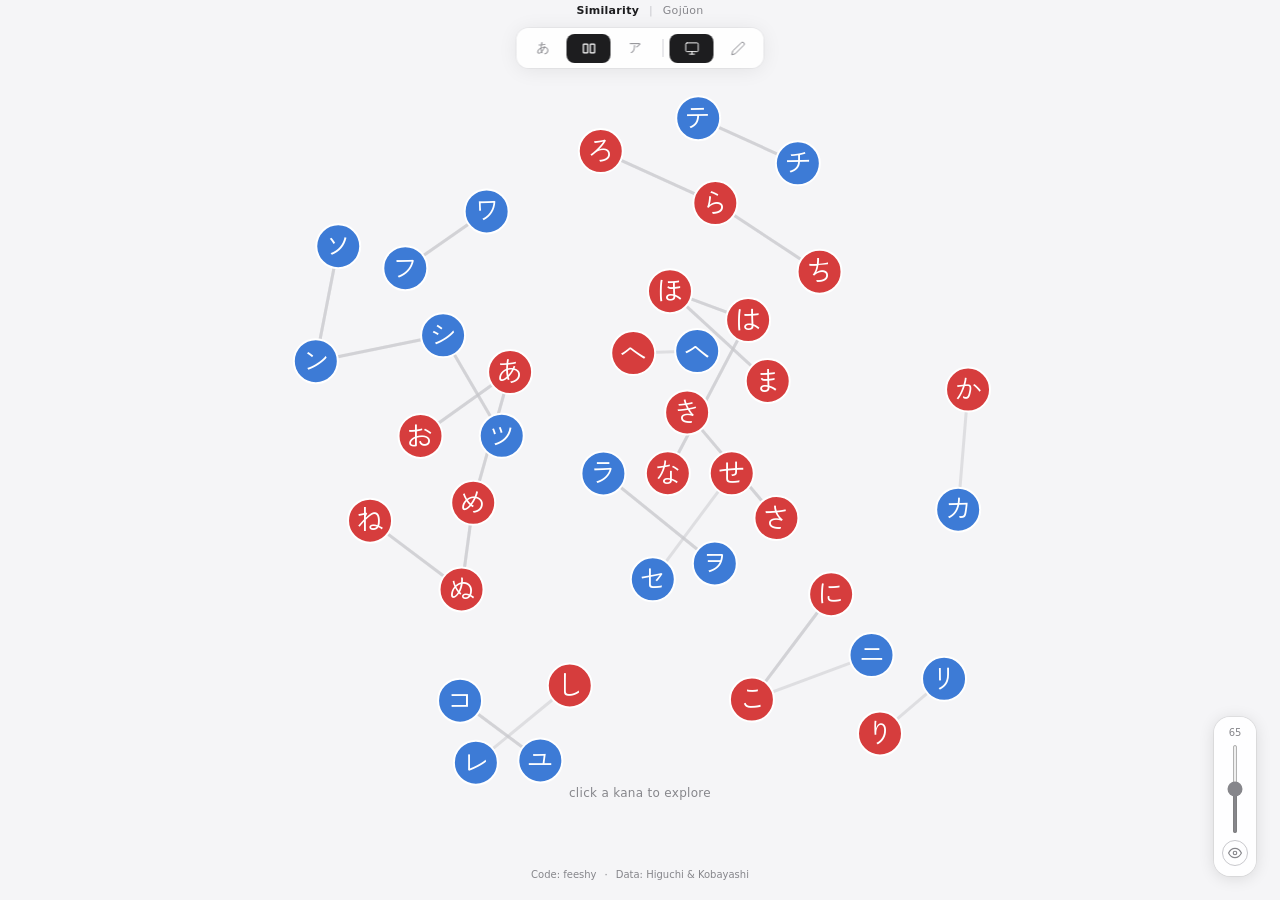
==== en/index.html @ 68b1d641 "restructure: multi-language directories, chart page, SEO improvements - Split into en/ja/zh director" ====
<!DOCTYPE html>
<html lang="en">

<head>
  <meta charset="UTF-8">
  <meta name="viewport" content="width=device-width, initial-scale=1.0">
  <title>Kana Similarity FDG — Distinguish Hiragana & Katakana</title>
  <meta name="description" content="Learn to distinguish similar hiragana and katakana on a force-directed graph by exploring their romaji readings and kanji origins. Discover perceptual distance and visual differences between confusing kana pairs (e.g. ぬ-め, ほ-は, フ-ワ, シ-ツ).">
  <meta name="keywords" content="hiragana, katakana, similar, confusing, distinguish, difference, learn, japanese, kana, kanji, perceptual similarity, visual similarity, visual difference, force-directed graph, romaji reading, kanji origin, perceptual distance, d3-js">
  <meta name="baidu-site-verification" content="codeva-JeKZHypDxq" />

  <meta property="og:title" content="Kana Similarity FDG">
  <meta property="og:description" content="Learn to distinguish similar hiragana and katakana on a force-directed graph by exploring their romaji readings and kanji origins. Discover perceptual distance and visual differences between confusing kana pairs (e.g. ぬ-め, ほ-は, フ-ワ, シ-ツ).">
  <meta property="og:type" content="website">
  <meta property="og:image" content="https://kana.feeshy.top/assets/maskable.svg">
  <meta property="og:url" content="https://kana.feeshy.top/en">

  <meta name="twitter:card" content="summary_large_image">
  <meta name="twitter:image" content="https://kana.feeshy.top/assets/maskable.svg">

  <link rel="icon" href="../assets/favicon.svg" type="image/svg+xml">
  <link rel="manifest" href="manifest.json">
  <link rel="canonical" href="https://kana.feeshy.top/en">
  <link rel="alternate" hreflang="en" href="https://kana.feeshy.top/en">
  <link rel="alternate" hreflang="ja" href="https://kana.feeshy.top/ja">
  <link rel="alternate" hreflang="zh" href="https://kana.feeshy.top/zh">
  <link rel="alternate" hreflang="x-default" href="https://kana.feeshy.top/en">

  <script type="application/ld+json">
    {
      "@context": "https://schema.org",
      "@type": "WebApplication",
      "name": "Kana Similarity FDG",
      "description": "Learn to distinguish similar hiragana and katakana on a force-directed graph by exploring their romaji readings and kanji origins. Discover perceptual distance and visual differences between confusing kana pairs (e.g. ぬ-め, ほ-は, フ-ワ, シ-ツ).",
      "url": "https://kana.feeshy.top/en",
      "applicationCategory": "EducationalApplication",
      "operatingSystem": "All",
      "author": {
        "@type": "Person",
        "name": "feeshy",
        "url": "https://feeshy.top"
      }
    }
  </script>

  <link rel="stylesheet" href="../style.css">
  <style>body{overflow:hidden!important;height:100vh!important}</style>
</head>

<body>

  <div class="page-nav"><strong>Similarity</strong> <span class="pn-sep">|</span> <a href="chart.html">Gojūon</a></div>
  <div class="filter-bar" id="filterBar">
    <button class="filter-btn" data-filter="hiragana" data-label="Hiragana">あ</button>
    <button class="filter-btn" data-filter="cross" data-label="All"><svg viewBox="0 0 24 24" width="15" height="15" fill="none" stroke="currentColor" stroke-width="2" stroke-linecap="round" stroke-linejoin="round"><rect x="3" y="5" width="7" height="14" rx="1"/><rect x="14" y="5" width="7" height="14" rx="1"/></svg></button>
    <button class="filter-btn" data-filter="katakana" data-label="Katakana">ア</button>
    <span class="filter-sep"></span>
    <button class="font-a-btn" data-font="connected" aria-label="Connected"><svg viewBox="0 0 24 24" width="15" height="15" fill="none" stroke="currentColor" stroke-width="1.5" stroke-linecap="round" stroke-linejoin="round"><rect x="2" y="3" width="20" height="14" rx="2"/><line x1="8" y1="21" x2="16" y2="21"/><line x1="12" y1="17" x2="12" y2="21"/></svg></button>
    <button class="font-a-btn" data-font="disconnected" aria-label="Disconnected"><svg viewBox="0 0 24 24" width="15" height="15" fill="none" stroke="currentColor" stroke-width="1.5" stroke-linecap="round" stroke-linejoin="round"><path d="M17 3a2.85 2.85 0 1 1 4 4L7.5 20.5 2 22l1.5-5.5Z"/></svg></button>
    <div class="font-tip" id="fontTip"></div>
  </div>
  <div class="dist-slider-bar">
    <span class="dist-slider-val" id="distSliderVal">65</span>
    <input type="range" id="distSlider" class="dist-slider" min="50" max="80" value="65">
    <div class="dist-slider-foot">
      <button class="eye-btn" id="distToggle" aria-label="Toggle distance labels"><svg viewBox="0 0 24 24" width="14" height="14" fill="none" stroke="currentColor" stroke-width="2" stroke-linecap="round" stroke-linejoin="round"><path d="M1 12s4-8 11-8 11 8 11 8-4 8-11 8-11-8-11-8z"/><circle cx="12" cy="12" r="3"/></svg></button>
    </div>
    <div class="dist-info" id="distInfo" role="tooltip">Perceptual distance: smaller = harder to distinguish</div>
  </div>
  <div class="nav-hint" id="navHint">click a kana to explore</div>

  <svg id="graph"></svg>

  <div class="card" id="infoCard">
    <button class="close-btn" id="closeCard">✕</button>
    <div class="kana-char" id="cardKana"></div>
    <div class="romaji" id="cardRomaji"></div>
  </div>

  <div class="footer">
    <a href="https://github.com/feeshy/kana-similarity-fdg" target="_blank" rel="noopener">Code: feeshy</a>
    <span class="sep">·</span>
    <a href="https://doi.org/10.1007/s12144-021-02664-w" target="_blank" rel="noopener">Data: Higuchi &amp; Kobayashi</a>
  </div>

  <script>var LABELS={hira:'HIRA',kata:'KATA'};</script>
  <script src="../assets/d3.v7.trimmed.js"></script>
  <script src="../fdg.js"></script>
  <script src="../app.js"></script>
  </script>

</body>

</html>
---- style.css ----
@font-face{font-family:'Zen Kaku Gothic New';font-style:normal;font-weight:400;src:local('Zen Kaku Gothic New Regular'),url(assets/ZenKakuGothicNew-Regular-kana.woff2) format('woff2');unicode-range:U+0020,U+0061-007A,U+3041-3093,U+30A1-30F6,U+4E07,U+4E09,U+4E0D,U+4E0E,U+4E16,U+4E43,U+4E45,U+4E4B,U+4E4E,U+4E5F,U+4E8C,U+4EE5,U+4F0A,U+4FDD,U+516B,U+5229,U+52A0,U+5442,U+548C,U+591A,U+5929,U+592A,U+5948,U+5973,U+5974,U+5B87,U+5B89,U+5BF8,U+5C13,U+5DDD,U+5DE6,U+5DF1,U+5E7E,U+6563,U+65BC,U+65E0,U+66FE,U+672B,U+6B62,U+6B66,U+6BD4,U+6BDB,U+6C5F,U+6CE2,U+6D41,U+725F,U+7531,U+7559,U+77E5,U+793C,U+7962,U+7F8E,U+826F,U+8863,U+8A08,U+9060,U+90E8,U+963F,U+9808}
@font-face{font-family:'Klee One';font-style:normal;font-weight:600;src:local('Klee One SemiBold'),url(assets/KleeOne-600-kana.woff2) format('woff2');unicode-range:U+0020,U+0061-007A,U+3041-3093,U+30A1-30F6,U+4E07,U+4E09,U+4E0D,U+4E0E,U+4E16,U+4E43,U+4E45,U+4E4B,U+4E4E,U+4E5F,U+4E8C,U+4EE5,U+4F0A,U+4FDD,U+516B,U+5229,U+52A0,U+5442,U+548C,U+591A,U+5929,U+592A,U+5948,U+5973,U+5974,U+5B87,U+5B89,U+5BF8,U+5C13,U+5DDD,U+5DE6,U+5DF1,U+5E7E,U+6563,U+65BC,U+65E0,U+66FE,U+672B,U+6B62,U+6B66,U+6BD4,U+6BDB,U+6C5F,U+6CE2,U+6D41,U+725F,U+7531,U+7559,U+77E5,U+793C,U+7962,U+7F8E,U+826F,U+8863,U+8A08,U+9060,U+90E8,U+963F,U+9808}

*{margin:0;padding:0;box-sizing:border-box}
body{
  font-family:system-ui,-apple-system,BlinkMacSystemFont,sans-serif;
  background:#f5f5f7;color:#1d1d1f;
  -webkit-font-smoothing:antialiased;
}
svg{display:block}
svg:active{cursor:grabbing}
#graph{width:100%;height:100vh;cursor:grab}
.link{fill:none;stroke-width:3;cursor:default;transition:all .3s}
.link.hl{stroke:#f5a623!important;filter:drop-shadow(0 0 5px #f5a623)}
.link-label{fill:#86868b;pointer-events:none;opacity:.6}
.node{cursor:pointer}
.node circle{stroke:#fff;stroke-width:2;transition:opacity .3s}
.node text{
  text-anchor:middle;pointer-events:none;fill:#fff;user-select:none
}

body:not(.font-disconnected) .node text,
body:not(.font-disconnected) .ku-c,
body:not(.font-disconnected) .ku-o,
body:not(.font-disconnected) .ku-r,
body:not(.font-disconnected) .romaji
{font-family:'Zen Kaku Gothic New',sans-serif !important;font-weight:400 !important}

body.font-disconnected .node text,
body.font-disconnected .ku-c,
body.font-disconnected .ku-o,
body.font-disconnected .ku-r,
body.font-disconnected .romaji
{font-family:'Klee One',sans-serif !important;font-weight:600 !important}

.card{
  position:fixed;bottom:100px;left:50%;transform:translateX(-50%) translateY(20px);
  background:rgba(255,255,255,.92);backdrop-filter:blur(20px);-webkit-backdrop-filter:blur(20px);
  border-radius:20px;padding:28px 40px;
  box-shadow:0 8px 40px rgba(0,0,0,.12),0 0 0 1px rgba(0,0,0,.06);
  z-index:20;text-align:center;opacity:0;visibility:hidden;
  transition:all .35s cubic-bezier(.22,1,.36,1);min-width:200px;
}
.card.visible{opacity:1;visibility:visible;transform:translateX(-50%) translateY(0)}
.card .kana-char{font-size:56px;line-height:1;font-weight:400;display:flex;justify-content:center;gap:8px;align-items:flex-start}
.ku{display:inline-flex;flex-direction:column;align-items:center}
.ku .ku-l{font-size:11px;color:#86868b;letter-spacing:.3px;line-height:1.2}
.ku .ku-c{font-size:56px;line-height:1.1}
.ku .ku-o{font-size:24px;color:#1d1d1f;line-height:1.2}
.ku-r{font-size:36px;display:inline-flex;align-items:center;padding:0 12px;align-self:center}
.card .romaji{font-size:18px;color:#86868b;margin-top:2px;letter-spacing:.5px}
.card .close-btn{
  position:absolute;top:8px;right:12px;background:none;border:none;
  cursor:pointer;font-size:20px;color:#86868b;padding:4px;line-height:1;
}
.filter-bar{
  position:fixed;top:20px;left:50%;transform:translateX(-50%);display:flex;align-items:center;
  background:rgba(255,255,255,.85);backdrop-filter:blur(20px);-webkit-backdrop-filter:blur(20px);
  border-radius:12px;padding:4px;
  box-shadow:0 2px 20px rgba(0,0,0,.08),0 0 0 1px rgba(0,0,0,.04);z-index:10;gap:2px;
}
.filter-btn{
  padding:7px 4px;min-width:44px;border:none;background:transparent;border-radius:8px;
  cursor:pointer;font-size:13px;font-weight:500;color:#86868b;
  transition:all .25s;white-space:nowrap;display:flex;align-items:center;justify-content:center;
}
.filter-btn:hover{color:#1d1d1f}
.filter-btn.active{background:#1d1d1f;color:#fff}
.filter-btn svg{display:block;width:15px;height:15px}
.filter-sep{width:1px;height:18px;background:#d2d2d7;margin:0 4px;align-self:center}
.font-a-btn{
  padding:7px 4px;min-width:44px;border:none;background:transparent;border-radius:8px;
  cursor:pointer;font-size:13px;font-weight:500;color:#86868b;
  transition:all .25s;display:flex;align-items:center;justify-content:center;
}
.font-a-btn:hover{color:#1d1d1f}
.font-a-btn.active{background:#1d1d1f;color:#fff}
.font-a-btn svg{display:block;width:15px;height:15px}
.nav-hint{
  position:fixed;bottom:100px;left:50%;transform:translateX(-50%);
  font-size:12px;color:#86868b;z-index:5;letter-spacing:.3px;
  transition:opacity 1s;pointer-events:none;
}

.dist-slider-bar{
  position:fixed;bottom:24px;right:24px;z-index:15;
  display:flex;flex-direction:column;align-items:center;gap:6px;
  background:rgba(255,255,255,.9);backdrop-filter:blur(12px);-webkit-backdrop-filter:blur(12px);
  border-radius:16px;padding:10px 8px;
  box-shadow:0 2px 16px rgba(0,0,0,.12),0 0 0 1px rgba(0,0,0,.06);
  font-size:11px;color:#86868b;
}
.dist-slider{
  width:4px;height:90px;cursor:pointer;accent-color:#86868b;
  writing-mode:vertical-lr;direction:rtl;
}
.dist-slider-val{font-size:10px;font-variant-numeric:tabular-nums;user-select:none;pointer-events:none}
.dist-slider-foot{display:flex;flex-direction:column;align-items:center;gap:4px}
.eye-btn{
  width:26px;height:26px;border-radius:50%;border:1px solid #c7c7cc;
  background:transparent;cursor:pointer;display:flex;align-items:center;justify-content:center;
  color:#86868b;transition:all .25s;
}
.eye-btn:hover{border-color:#86868b}
.eye-btn svg{display:block;width:14px;height:14px}
.eye-btn.on{background:#1d1d1f;border-color:#1d1d1f;color:#fff}
.dist-info{
  position:absolute;right:calc(100% + 8px);top:50%;transform:translateY(-50%);
  background:rgba(255,255,255,.92);backdrop-filter:blur(20px);-webkit-backdrop-filter:blur(20px);
  border-radius:10px;padding:8px 14px;font-size:11px;color:#1d1d1f;
  white-space:nowrap;z-index:20;box-shadow:0 2px 12px rgba(0,0,0,.1);
  pointer-events:auto;display:none;line-height:1.5
}
.dist-info.visible{display:block}
.font-tip{
  position:absolute;top:calc(100% + 6px);left:50%;transform:translateX(-50%);
  background:rgba(255,255,255,.92);backdrop-filter:blur(20px);-webkit-backdrop-filter:blur(20px);
  border-radius:8px;padding:4px 10px;font-size:11px;color:#1d1d1f;
  white-space:nowrap;z-index:20;box-shadow:0 2px 8px rgba(0,0,0,.1);
  pointer-events:none;opacity:0;transition:opacity .2s;line-height:1.4
}
.font-tip.show{opacity:1}

.footer{
  position:fixed;bottom:20px;left:50%;transform:translateX(-50%);z-index:5;
  display:flex;flex-wrap:wrap;justify-content:center;align-items:center;gap:0 6px;
  font-size:10px;color:#86868b;text-align:center;white-space:normal;user-select:none;
}
.footer a{color:#86868b;text-decoration:none;margin:0 2px}
.footer a:hover{color:#1d1d1f}
@media(max-width:480px){
  .footer{flex-direction:column;gap:1px 0}
  .sep{display:none}
}

@media(prefers-color-scheme:dark){
  body{background:#1c1c1e;color:#f5f5f7}
  .link{stroke:#38383a}
  .link.hl{stroke:#ff9f0a!important;filter:drop-shadow(0 0 6px #ff9f0a)}
  .link-label{fill:#98989d}
  .card{background:rgba(44,44,46,.92);box-shadow:0 8px 40px rgba(0,0,0,.4),0 0 0 1px rgba(255,255,255,.06)}
  .card .romaji,.card .close-btn,.ku-r{color:#98989d}
  .card .kana-char,.ku .ku-c{color:#f5f5f7}
  .ku .ku-o{color:#98989d}
  .filter-bar{background:rgba(44,44,46,.85);box-shadow:0 2px 20px rgba(0,0,0,.15),0 0 0 1px rgba(255,255,255,.04)}
  .filter-btn{color:#98989d}
  .filter-btn:hover{color:#f5f5f7}
  .filter-btn.active{background:#f5f5f7;color:#1c1c1e}
  .font-a-btn{color:#98989d}
  .font-a-btn:hover{color:#f5f5f7}
  .font-a-btn.active{background:#f5f5f7;color:#1c1c1e}
  .nav-hint,.footer,.footer a{color:#98989d}
  .footer a:hover{color:#f5f5f7}

  .dist-slider-bar{background:rgba(44,44,46,.9);color:#98989d;box-shadow:0 2px 16px rgba(0,0,0,.4),0 0 0 1px rgba(255,255,255,.06)}
  .dist-slider{accent-color:#98989d}
  .eye-btn{border-color:#38383a;color:#98989d}
  .eye-btn:hover{border-color:#f5f5f7;color:#f5f5f7}
  .eye-btn.on{background:#f5f5f7;border-color:#f5f5f7;color:#1c1c1e}
  .dist-info{background:rgba(44,44,46,.92);color:#f5f5f7}
  .font-tip{background:rgba(44,44,46,.92);color:#f5f5f7}
}
/* ── Shared page nav ──────────────────────────────── */
.page-nav{text-align:center;position:fixed;top:4px;left:50%;transform:translateX(-50%);z-index:25;font-size:11px;color:#86868b;letter-spacing:.3px;pointer-events:none}
.page-nav a,.page-nav strong{pointer-events:auto}
.page-nav a{color:#86868b;text-decoration:none}
.page-nav a:hover{color:#1d1d1f}
.page-nav strong{color:#1d1d1f;font-weight:600}
.pn-sep{margin:0 6px;opacity:.4}
.filter-bar{top:28px}
.chart-wrap{max-width:580px;margin:0 auto;padding:76px 12px 80px}
@media(prefers-color-scheme:dark){.page-nav{color:#98989d}.page-nav a{color:#98989d}.page-nav a:hover{color:#f5f5f7}.page-nav strong{color:#f5f5f7}}
/* ── Gojūon Chart ──────────────────────────── */
.kana-grid{display:grid;gap:3px;grid-template-columns:32px repeat(5,1fr);grid-auto-rows:56px}
.col-header,.row-header{display:flex;align-items:center;justify-content:center;font-size:12px;color:#86868b;font-weight:500}
.row-header{font-size:13px}
.row-header.dimmed{opacity:.25}
.col-header.dimmed{opacity:.3}
.col-hint{font-size:12px;display:block;line-height:1}
.row-header.toggle-rh{cursor:pointer;border-radius:4px;transition:all .2s;display:flex;gap:0;font-size:11px}
.row-header.toggle-rh:hover{background:rgba(0,0,0,.04)}
.row-header.toggle-rh .ba,.row-header.toggle-rh .pa{opacity:.25;transition:all .2s}
.row-header.toggle-rh .ba.active,.row-header.toggle-rh .pa.active{font-weight:600;opacity:1}
.bp-sep{opacity:.2;margin:0 1px}
.rh-ba{font-size:12px;color:#d63d3d}
.rh-pa{font-size:10px;color:#3d7bd6}
.cell{display:flex;flex-direction:column;align-items:center;justify-content:center;padding:6px 2px;border-radius:8px;background:rgba(255,255,255,.75);backdrop-filter:blur(8px);-webkit-backdrop-filter:blur(8px);min-height:56px}
.cell .kana-pair{display:flex;align-items:baseline;gap:3px;line-height:1.1}
.cell .hira{font-size:20px;color:#d63d3d;line-height:1}
.cell .kata{font-size:20px;color:#3d7bd6;line-height:1}
.cell .sub{font-size:10px;color:#86868b;margin-top:2px;text-align:center;line-height:1}
.cell.empty{min-height:56px;background:transparent!important;padding:0!important;border:none!important;overflow:hidden}
.cell.vacant{background:rgba(128,128,128,.04);border:1px dashed rgba(128,128,128,.12)}
.cell.ghost{opacity:.28}
.cell.ghost .hira,.cell.ghost .kata{font-size:17px}
.cell.ghost .sub{font-size:9px}
.cell.sokuon .hira,.cell.sokuon .kata{font-size:17px;letter-spacing:-.3px}
.cell.sokuon .kana-pair{gap:1px}
.cell.ycell .hira,.cell.ycell .kata{font-size:17px;letter-spacing:-.3px}
.cell.ycell .kana-pair{gap:1px}
.n-cell{grid-column:2/-1}
.cell.dual{padding:3px 2px}
.dual-main,.dual-sub{display:flex;flex-direction:column;align-items:center}
.dual-sub{margin-top:1px;padding-top:2px;border-top:1px solid rgba(0,0,0,.06)}
.dual-main .hira,.dual-main .kata{font-size:16px}
.dual-sub .hira,.dual-sub .kata{font-size:14px}
.dual-main .sub,.dual-sub .sub,.dual-main .sub-origin,.dual-sub .sub-origin{font-size:8px;margin-top:1px}
body:not(.font-disconnected) .cell .hira,
body:not(.font-disconnected) .cell .kata,
body:not(.font-disconnected) .cell .sub,
body:not(.font-disconnected) .cell .sub-origin{font-family:'Zen Kaku Gothic New',sans-serif!important;font-weight:400!important}
body.font-disconnected .cell .hira,
body.font-disconnected .cell .kata,
body.font-disconnected .cell .sub,
body.font-disconnected .cell .sub-origin{font-family:'Klee One',sans-serif!important;font-weight:600!important}
.mode-btn{padding:7px 10px;border:none;background:transparent;border-radius:8px;cursor:pointer;font-size:12px;font-weight:500;color:#86868b;transition:all .25s;white-space:nowrap}
.mode-btn:hover{color:#1d1d1f}
.mode-btn.active{background:#1d1d1f;color:#fff}
@media(max-width:420px){
  .cell .hira,.cell .kata{font-size:16px}
  .cell .sub,.cell .sub-origin{font-size:9px}
  .cell{min-height:48px;padding:4px 1px}
  .kana-grid{gap:2px;grid-template-columns:24px repeat(5,1fr);grid-auto-rows:48px}
  .col-header,.row-header{font-size:10px}
  .cell.sokuon .hira,.cell.sokuon .kata,.cell.ycell .hira,.cell.ycell .kata{font-size:12px;letter-spacing:-.5px}
  .cell.sokuon .kana-pair,.cell.ycell .kana-pair{gap:0}
  .cell.empty{min-height:48px}
  .cell.dual{padding:2px 1px}
  .dual-main .hira,.dual-main .kata{font-size:13px}
  .dual-sub .hira,.dual-sub .kata{font-size:11px}
  .dual-main .sub,.dual-sub .sub,.dual-main .sub-origin,.dual-sub .sub-origin{font-size:7px}
  .cell.ghost .hira,.cell.ghost .kata{font-size:14px}
}
@media(prefers-color-scheme:dark){
  .cell{background:rgba(44,44,46,.75)}
  .cell.empty{background:transparent!important}
  .cell.vacant{background:rgba(255,255,255,.02);border-color:rgba(255,255,255,.06)}
  .col-header,.row-header{color:#98989d}
  .row-header.toggle-rh:hover{background:rgba(255,255,255,.04)}
  .dual-sub{border-top-color:rgba(255,255,255,.06)}
  .mode-btn{color:#98989d}
  .mode-btn:hover{color:#f5f5f7}
  .mode-btn.active{background:#f5f5f7;color:#1c1c1e}
}
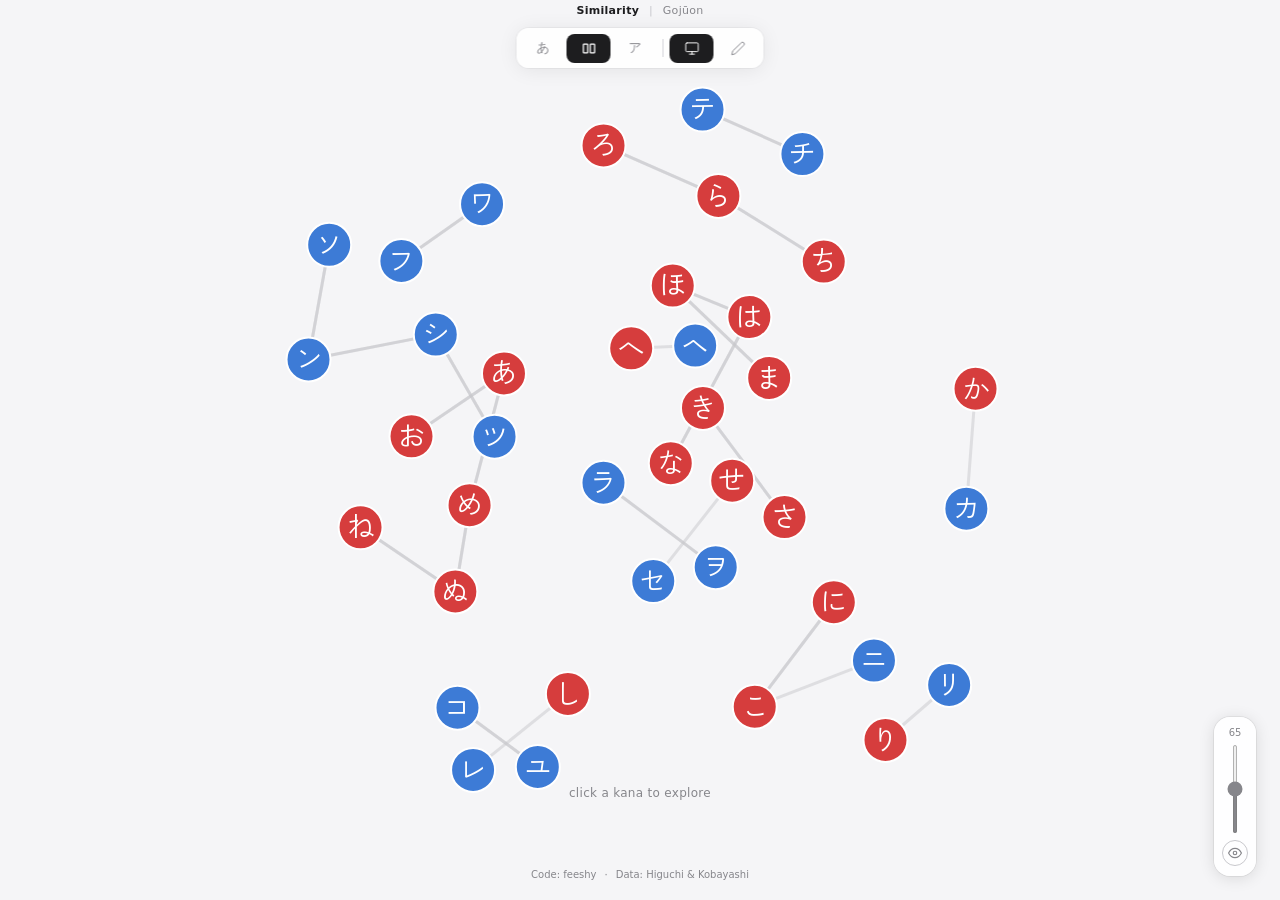
==== commit 829326ff: "Use absolute asset paths and add manifest Replace relative asset/script/style links with absolute ro" ====
--- a/en/index.html
+++ b/en/index.html
@@ -18,7 +18,7 @@
   <meta name="twitter:card" content="summary_large_image">
   <meta name="twitter:image" content="https://kana.feeshy.top/assets/maskable.svg">
 
-  <link rel="icon" href="../assets/favicon.svg" type="image/svg+xml">
+  <link rel="icon" href="/assets/favicon.svg" type="image/svg+xml">
   <link rel="manifest" href="manifest.json">
   <link rel="canonical" href="https://kana.feeshy.top/en">
   <link rel="alternate" hreflang="en" href="https://kana.feeshy.top/en">
@@ -43,13 +43,13 @@
     }
   </script>
 
-  <link rel="stylesheet" href="../style.css">
+  <link rel="stylesheet" href="/style.css">
   <style>body{overflow:hidden!important;height:100vh!important}</style>
 </head>
 
 <body>
 
-  <div class="page-nav"><strong>Similarity</strong> <span class="pn-sep">|</span> <a href="chart.html">Gojūon</a></div>
+  <div class="page-nav"><strong>Similarity</strong> <span class="pn-sep">|</span> <a href="./chart">Gojūon</a></div>
   <div class="filter-bar" id="filterBar">
     <button class="filter-btn" data-filter="hiragana" data-label="Hiragana">あ</button>
     <button class="filter-btn" data-filter="cross" data-label="All"><svg viewBox="0 0 24 24" width="15" height="15" fill="none" stroke="currentColor" stroke-width="2" stroke-linecap="round" stroke-linejoin="round"><rect x="3" y="5" width="7" height="14" rx="1"/><rect x="14" y="5" width="7" height="14" rx="1"/></svg></button>
@@ -84,9 +84,9 @@
   </div>
 
   <script>var LABELS={hira:'HIRA',kata:'KATA'};</script>
-  <script src="../assets/d3.v7.trimmed.js"></script>
-  <script src="../fdg.js"></script>
-  <script src="../app.js"></script>
+  <script src="/assets/d3.v7.trimmed.js"></script>
+  <script src="/fdg.js"></script>
+  <script src="/app.js"></script>
   </script>
 
 </body>
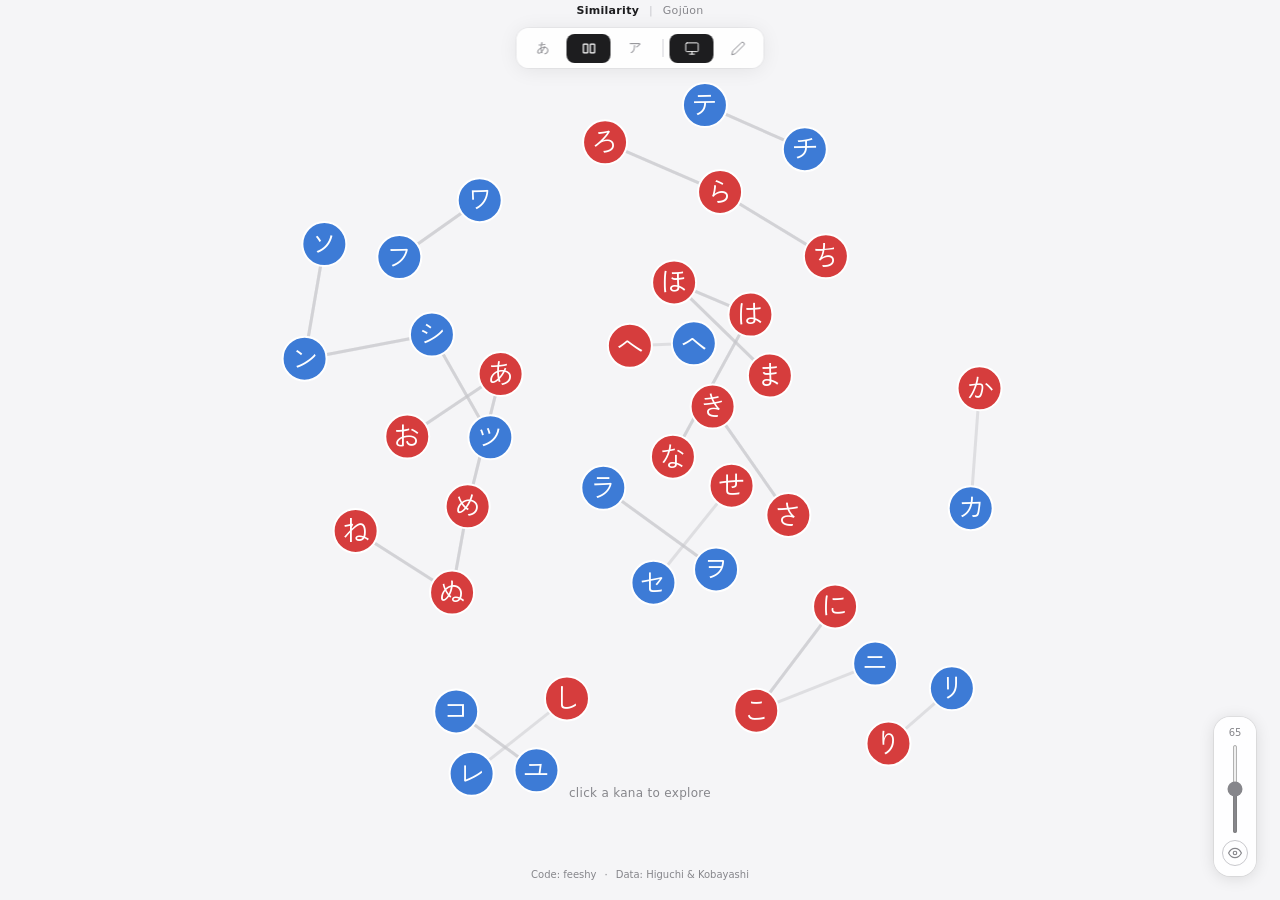
==== commit 9295aa76: "unify URLs: FDG with trailing slash, chart without" ====
--- a/en/index.html
+++ b/en/index.html
@@ -13,18 +13,18 @@
   <meta property="og:description" content="Learn to distinguish similar hiragana and katakana on a force-directed graph by exploring their romaji readings and kanji origins. Discover perceptual distance and visual differences between confusing kana pairs (e.g. ぬ-め, ほ-は, フ-ワ, シ-ツ).">
   <meta property="og:type" content="website">
   <meta property="og:image" content="https://kana.feeshy.top/assets/maskable.svg">
-  <meta property="og:url" content="https://kana.feeshy.top/en">
+  <meta property="og:url" content="https://kana.feeshy.top/en/">
 
   <meta name="twitter:card" content="summary_large_image">
   <meta name="twitter:image" content="https://kana.feeshy.top/assets/maskable.svg">
 
   <link rel="icon" href="/assets/favicon.svg" type="image/svg+xml">
   <link rel="manifest" href="manifest.json">
-  <link rel="canonical" href="https://kana.feeshy.top/en">
-  <link rel="alternate" hreflang="en" href="https://kana.feeshy.top/en">
-  <link rel="alternate" hreflang="ja" href="https://kana.feeshy.top/ja">
-  <link rel="alternate" hreflang="zh" href="https://kana.feeshy.top/zh">
-  <link rel="alternate" hreflang="x-default" href="https://kana.feeshy.top/en">
+  <link rel="canonical" href="https://kana.feeshy.top/en/">
+  <link rel="alternate" hreflang="en" href="https://kana.feeshy.top/en/">
+  <link rel="alternate" hreflang="ja" href="https://kana.feeshy.top/ja/">
+  <link rel="alternate" hreflang="zh" href="https://kana.feeshy.top/zh/">
+  <link rel="alternate" hreflang="x-default" href="https://kana.feeshy.top/en/">
 
   <script type="application/ld+json">
     {
@@ -32,7 +32,7 @@
       "@type": "WebApplication",
       "name": "Kana Similarity FDG",
       "description": "Learn to distinguish similar hiragana and katakana on a force-directed graph by exploring their romaji readings and kanji origins. Discover perceptual distance and visual differences between confusing kana pairs (e.g. ぬ-め, ほ-は, フ-ワ, シ-ツ).",
-      "url": "https://kana.feeshy.top/en",
+      "url": "https://kana.feeshy.top/en/",
       "applicationCategory": "EducationalApplication",
       "operatingSystem": "All",
       "author": {
--- a/style.css
+++ b/style.css
@@ -2,6 +2,7 @@
 @font-face{font-family:'Klee One';font-style:normal;font-weight:600;src:local('Klee One SemiBold'),url(assets/KleeOne-600-kana.woff2) format('woff2');unicode-range:U+0020,U+0061-007A,U+3041-3093,U+30A1-30F6,U+4E07,U+4E09,U+4E0D,U+4E0E,U+4E16,U+4E43,U+4E45,U+4E4B,U+4E4E,U+4E5F,U+4E8C,U+4EE5,U+4F0A,U+4FDD,U+516B,U+5229,U+52A0,U+5442,U+548C,U+591A,U+5929,U+592A,U+5948,U+5973,U+5974,U+5B87,U+5B89,U+5BF8,U+5C13,U+5DDD,U+5DE6,U+5DF1,U+5E7E,U+6563,U+65BC,U+65E0,U+66FE,U+672B,U+6B62,U+6B66,U+6BD4,U+6BDB,U+6C5F,U+6CE2,U+6D41,U+725F,U+7531,U+7559,U+77E5,U+793C,U+7962,U+7F8E,U+826F,U+8863,U+8A08,U+9060,U+90E8,U+963F,U+9808}
 
 *{margin:0;padding:0;box-sizing:border-box}
+html{-webkit-text-size-adjust:100%;text-size-adjust:100%}
 body{
   font-family:system-ui,-apple-system,BlinkMacSystemFont,sans-serif;
   background:#f5f5f7;color:#1d1d1f;
@@ -184,7 +185,7 @@
 .bp-sep{opacity:.2;margin:0 1px}
 .rh-ba{font-size:12px;color:#d63d3d}
 .rh-pa{font-size:10px;color:#3d7bd6}
-.cell{display:flex;flex-direction:column;align-items:center;justify-content:center;padding:6px 2px;border-radius:8px;background:rgba(255,255,255,.75);backdrop-filter:blur(8px);-webkit-backdrop-filter:blur(8px);min-height:56px}
+.cell{display:flex;flex-direction:column;align-items:center;justify-content:center;padding:6px 1px;border-radius:8px;background:rgba(255,255,255,.75);backdrop-filter:blur(8px);-webkit-backdrop-filter:blur(8px);min-height:56px}
 .cell .kana-pair{display:flex;align-items:baseline;gap:3px;line-height:1.1}
 .cell .hira{font-size:20px;color:#d63d3d;line-height:1}
 .cell .kata{font-size:20px;color:#3d7bd6;line-height:1}
@@ -194,10 +195,8 @@
 .cell.ghost{opacity:.28}
 .cell.ghost .hira,.cell.ghost .kata{font-size:17px}
 .cell.ghost .sub{font-size:9px}
-.cell.sokuon .hira,.cell.sokuon .kata{font-size:17px;letter-spacing:-.3px}
-.cell.sokuon .kana-pair{gap:1px}
-.cell.ycell .hira,.cell.ycell .kata{font-size:17px;letter-spacing:-.3px}
-.cell.ycell .kana-pair{gap:1px}
+.cell.sokuon .hira,.cell.sokuon .kata,.cell.ycell .hira,.cell.ycell .kata{font-size:16px}
+.cell.sokuon .kana-pair,.cell.ycell .kana-pair{gap:1px}
 .n-cell{grid-column:2/-1}
 .cell.dual{padding:3px 2px}
 .dual-main,.dual-sub{display:flex;flex-direction:column;align-items:center}
@@ -219,13 +218,13 @@
 @media(max-width:420px){
   .cell .hira,.cell .kata{font-size:16px}
   .cell .sub,.cell .sub-origin{font-size:9px}
-  .cell{min-height:48px;padding:4px 1px}
+  .cell{min-height:48px;padding:4px 0}
   .kana-grid{gap:2px;grid-template-columns:24px repeat(5,1fr);grid-auto-rows:48px}
   .col-header,.row-header{font-size:10px}
-  .cell.sokuon .hira,.cell.sokuon .kata,.cell.ycell .hira,.cell.ycell .kata{font-size:12px;letter-spacing:-.5px}
+  .cell.sokuon .hira,.cell.sokuon .kata,.cell.ycell .hira,.cell.ycell .kata{font-size:11px;letter-spacing:-.5px}
   .cell.sokuon .kana-pair,.cell.ycell .kana-pair{gap:0}
   .cell.empty{min-height:48px}
-  .cell.dual{padding:2px 1px}
+  .cell.dual{padding:2px 0}
   .dual-main .hira,.dual-main .kata{font-size:13px}
   .dual-sub .hira,.dual-sub .kata{font-size:11px}
   .dual-main .sub,.dual-sub .sub,.dual-main .sub-origin,.dual-sub .sub-origin{font-size:7px}
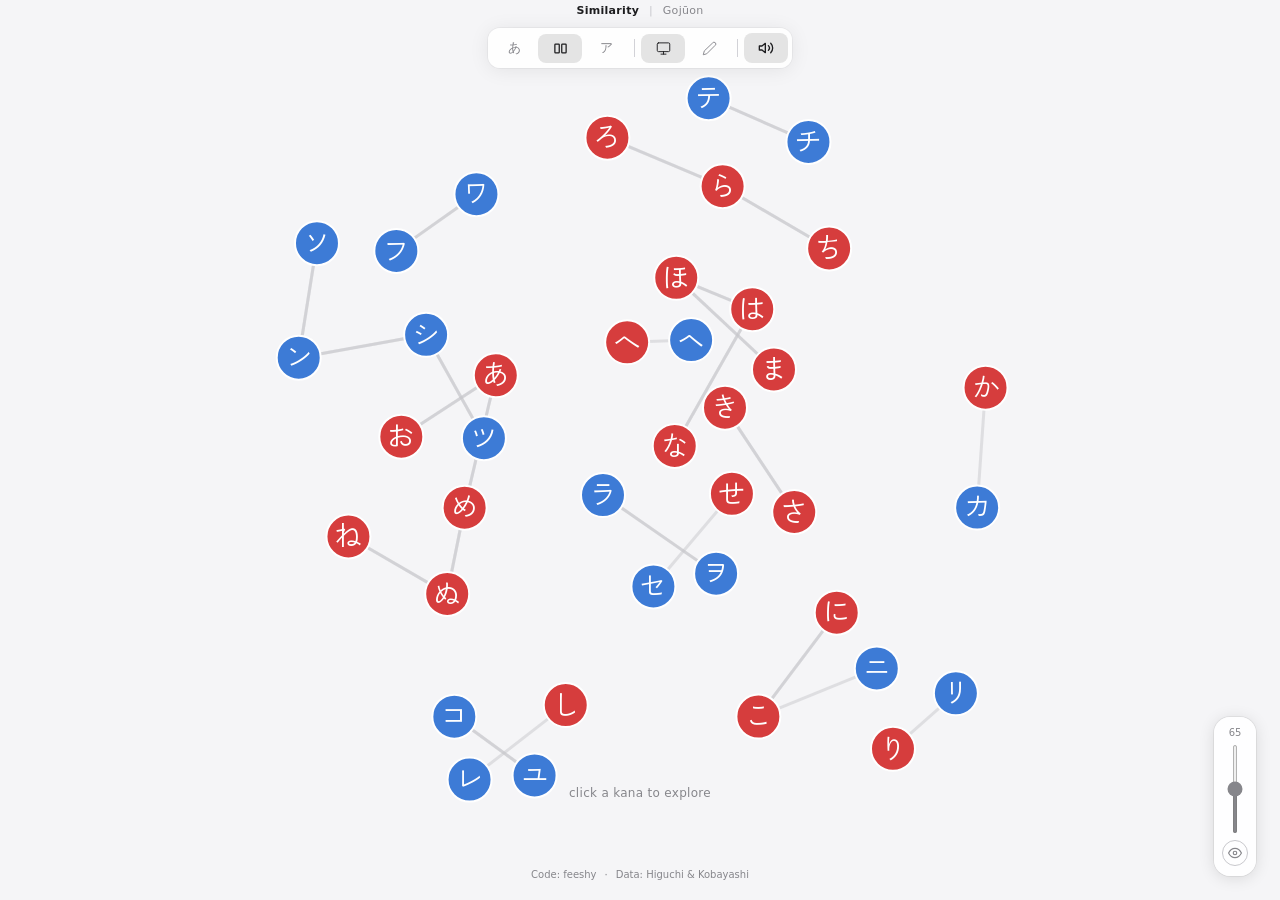
==== commit b03975b2: "fix(chart): add missing dakuon/handakuon yōon variants, isolate ん as n-row,             fix vacant/e" ====
--- a/en/index.html
+++ b/en/index.html
@@ -7,7 +7,6 @@
   <title>Kana Similarity FDG — Distinguish Hiragana & Katakana</title>
   <meta name="description" content="Learn to distinguish similar hiragana and katakana on a force-directed graph by exploring their romaji readings and kanji origins. Discover perceptual distance and visual differences between confusing kana pairs (e.g. ぬ-め, ほ-は, フ-ワ, シ-ツ).">
   <meta name="keywords" content="hiragana, katakana, similar, confusing, distinguish, difference, learn, japanese, kana, kanji, perceptual similarity, visual similarity, visual difference, force-directed graph, romaji reading, kanji origin, perceptual distance, d3-js">
-  <meta name="baidu-site-verification" content="codeva-JeKZHypDxq" />
 
   <meta property="og:title" content="Kana Similarity FDG">
   <meta property="og:description" content="Learn to distinguish similar hiragana and katakana on a force-directed graph by exploring their romaji readings and kanji origins. Discover perceptual distance and visual differences between confusing kana pairs (e.g. ぬ-め, ほ-は, フ-ワ, シ-ツ).">
@@ -52,16 +51,18 @@
   <div class="page-nav"><strong>Similarity</strong> <span class="pn-sep">|</span> <a href="./chart">Gojūon</a></div>
   <div class="filter-bar" id="filterBar">
     <button class="filter-btn" data-filter="hiragana" data-label="Hiragana">あ</button>
-    <button class="filter-btn" data-filter="cross" data-label="All"><svg viewBox="0 0 24 24" width="15" height="15" fill="none" stroke="currentColor" stroke-width="2" stroke-linecap="round" stroke-linejoin="round"><rect x="3" y="5" width="7" height="14" rx="1"/><rect x="14" y="5" width="7" height="14" rx="1"/></svg></button>
+    <button class="filter-btn" data-filter="cross" data-label="All" title="All"><svg viewBox="0 0 24 24" width="15" height="15" fill="none" stroke="currentColor" stroke-width="2" stroke-linecap="round" stroke-linejoin="round"><rect x="3" y="5" width="7" height="14" rx="1"/><rect x="14" y="5" width="7" height="14" rx="1"/></svg></button>
     <button class="filter-btn" data-filter="katakana" data-label="Katakana">ア</button>
     <span class="filter-sep"></span>
     <button class="font-a-btn" data-font="connected" aria-label="Connected"><svg viewBox="0 0 24 24" width="15" height="15" fill="none" stroke="currentColor" stroke-width="1.5" stroke-linecap="round" stroke-linejoin="round"><rect x="2" y="3" width="20" height="14" rx="2"/><line x1="8" y1="21" x2="16" y2="21"/><line x1="12" y1="17" x2="12" y2="21"/></svg></button>
     <button class="font-a-btn" data-font="disconnected" aria-label="Disconnected"><svg viewBox="0 0 24 24" width="15" height="15" fill="none" stroke="currentColor" stroke-width="1.5" stroke-linecap="round" stroke-linejoin="round"><path d="M17 3a2.85 2.85 0 1 1 4 4L7.5 20.5 2 22l1.5-5.5Z"/></svg></button>
+    <span class="filter-sep"></span>
+    <button class="tts-btn" id="ttsBtn" aria-label="Pronunciation"><svg viewBox="0 0 24 24" width="16" height="16" fill="none" stroke="currentColor" stroke-width="2" stroke-linecap="round" stroke-linejoin="round"><polygon points="11 5 6 9 2 9 2 15 6 15 11 19 11 5"/><path d="M19.07 4.93a10 10 0 0 1 0 14.14M15.54 8.46a5 5 0 0 1 0 7.07"/></svg></button>
     <div class="font-tip" id="fontTip"></div>
   </div>
   <div class="dist-slider-bar">
     <span class="dist-slider-val" id="distSliderVal">65</span>
-    <input type="range" id="distSlider" class="dist-slider" min="50" max="80" value="65">
+    <input type="range" id="distSlider" class="dist-slider" min="50" max="80" value="65" aria-label="Distance threshold">
     <div class="dist-slider-foot">
       <button class="eye-btn" id="distToggle" aria-label="Toggle distance labels"><svg viewBox="0 0 24 24" width="14" height="14" fill="none" stroke="currentColor" stroke-width="2" stroke-linecap="round" stroke-linejoin="round"><path d="M1 12s4-8 11-8 11 8 11 8-4 8-11 8-11-8-11-8z"/><circle cx="12" cy="12" r="3"/></svg></button>
     </div>
@@ -87,7 +88,6 @@
   <script src="/assets/d3.v7.trimmed.js"></script>
   <script src="/fdg.js"></script>
   <script src="/app.js"></script>
-  </script>
 
 </body>
 
--- a/style.css
+++ b/style.css
@@ -1,11 +1,14 @@
 @font-face{font-family:'Zen Kaku Gothic New';font-style:normal;font-weight:400;src:local('Zen Kaku Gothic New Regular'),url(assets/ZenKakuGothicNew-Regular-kana.woff2) format('woff2');unicode-range:U+0020,U+0061-007A,U+3041-3093,U+30A1-30F6,U+4E07,U+4E09,U+4E0D,U+4E0E,U+4E16,U+4E43,U+4E45,U+4E4B,U+4E4E,U+4E5F,U+4E8C,U+4EE5,U+4F0A,U+4FDD,U+516B,U+5229,U+52A0,U+5442,U+548C,U+591A,U+5929,U+592A,U+5948,U+5973,U+5974,U+5B87,U+5B89,U+5BF8,U+5C13,U+5DDD,U+5DE6,U+5DF1,U+5E7E,U+6563,U+65BC,U+65E0,U+66FE,U+672B,U+6B62,U+6B66,U+6BD4,U+6BDB,U+6C5F,U+6CE2,U+6D41,U+725F,U+7531,U+7559,U+77E5,U+793C,U+7962,U+7F8E,U+826F,U+8863,U+8A08,U+9060,U+90E8,U+963F,U+9808}
 @font-face{font-family:'Klee One';font-style:normal;font-weight:600;src:local('Klee One SemiBold'),url(assets/KleeOne-600-kana.woff2) format('woff2');unicode-range:U+0020,U+0061-007A,U+3041-3093,U+30A1-30F6,U+4E07,U+4E09,U+4E0D,U+4E0E,U+4E16,U+4E43,U+4E45,U+4E4B,U+4E4E,U+4E5F,U+4E8C,U+4EE5,U+4F0A,U+4FDD,U+516B,U+5229,U+52A0,U+5442,U+548C,U+591A,U+5929,U+592A,U+5948,U+5973,U+5974,U+5B87,U+5B89,U+5BF8,U+5C13,U+5DDD,U+5DE6,U+5DF1,U+5E7E,U+6563,U+65BC,U+65E0,U+66FE,U+672B,U+6B62,U+6B66,U+6BD4,U+6BDB,U+6C5F,U+6CE2,U+6D41,U+725F,U+7531,U+7559,U+77E5,U+793C,U+7962,U+7F8E,U+826F,U+8863,U+8A08,U+9060,U+90E8,U+963F,U+9808}
+
+:root{--t1:#1d1d1f;--t2:#86868b;--b1:#f5f5f7;--b2:#fff}
+@media(prefers-color-scheme:dark){:root{--t1:#f5f5f7;--t2:#98989d;--b1:#1c1c1e;--b2:rgba(44,44,46,.75)}}
 
 *{margin:0;padding:0;box-sizing:border-box}
 html{-webkit-text-size-adjust:100%;text-size-adjust:100%}
 body{
   font-family:system-ui,-apple-system,BlinkMacSystemFont,sans-serif;
-  background:#f5f5f7;color:#1d1d1f;
+  background:var(--b1);color:var(--t1);
   -webkit-font-smoothing:antialiased;
 }
 svg{display:block}
@@ -13,11 +16,11 @@
 #graph{width:100%;height:100vh;cursor:grab}
 .link{fill:none;stroke-width:3;cursor:default;transition:all .3s}
 .link.hl{stroke:#f5a623!important;filter:drop-shadow(0 0 5px #f5a623)}
-.link-label{fill:#86868b;pointer-events:none;opacity:.6}
+.link-label{fill:var(--t2);pointer-events:none;opacity:.6}
 .node{cursor:pointer}
 .node circle{stroke:#fff;stroke-width:2;transition:opacity .3s}
 .node text{
-  text-anchor:middle;pointer-events:none;fill:#fff;user-select:none
+  text-anchor:middle;pointer-events:none;fill:#fff;-webkit-user-select:none;user-select:none
 }
 
 body:not(.font-disconnected) .node text,
@@ -36,7 +39,7 @@
 
 .card{
   position:fixed;bottom:100px;left:50%;transform:translateX(-50%) translateY(20px);
-  background:rgba(255,255,255,.92);backdrop-filter:blur(20px);-webkit-backdrop-filter:blur(20px);
+  background:rgba(255,255,255,.92);-webkit-backdrop-filter:blur(20px);backdrop-filter:blur(20px);
   border-radius:20px;padding:28px 40px;
   box-shadow:0 8px 40px rgba(0,0,0,.12),0 0 0 1px rgba(0,0,0,.06);
   z-index:20;text-align:center;opacity:0;visibility:hidden;
@@ -45,78 +48,85 @@
 .card.visible{opacity:1;visibility:visible;transform:translateX(-50%) translateY(0)}
 .card .kana-char{font-size:56px;line-height:1;font-weight:400;display:flex;justify-content:center;gap:8px;align-items:flex-start}
 .ku{display:inline-flex;flex-direction:column;align-items:center}
-.ku .ku-l{font-size:11px;color:#86868b;letter-spacing:.3px;line-height:1.2}
+.ku .ku-l{font-size:11px;color:var(--t2);letter-spacing:.3px;line-height:1.2}
 .ku .ku-c{font-size:56px;line-height:1.1}
-.ku .ku-o{font-size:24px;color:#1d1d1f;line-height:1.2}
+.ku .ku-o{font-size:24px;color:var(--t1);line-height:1.2}
 .ku-r{font-size:36px;display:inline-flex;align-items:center;padding:0 12px;align-self:center}
-.card .romaji{font-size:18px;color:#86868b;margin-top:2px;letter-spacing:.5px}
+.card .romaji{font-size:18px;color:var(--t2);margin-top:2px;letter-spacing:.5px}
 .card .close-btn{
   position:absolute;top:8px;right:12px;background:none;border:none;
-  cursor:pointer;font-size:20px;color:#86868b;padding:4px;line-height:1;
+  cursor:pointer;font-size:20px;color:var(--t2);padding:4px;line-height:1;
 }
 .filter-bar{
   position:fixed;top:20px;left:50%;transform:translateX(-50%);display:flex;align-items:center;
-  background:rgba(255,255,255,.85);backdrop-filter:blur(20px);-webkit-backdrop-filter:blur(20px);
+  background:rgba(255,255,255,.85);-webkit-backdrop-filter:blur(20px);backdrop-filter:blur(20px);
   border-radius:12px;padding:4px;
   box-shadow:0 2px 20px rgba(0,0,0,.08),0 0 0 1px rgba(0,0,0,.04);z-index:10;gap:2px;
 }
 .filter-btn{
   padding:7px 4px;min-width:44px;border:none;background:transparent;border-radius:8px;
-  cursor:pointer;font-size:13px;font-weight:500;color:#86868b;
+  cursor:pointer;font-size:13px;font-weight:500;color:var(--t2);
   transition:all .25s;white-space:nowrap;display:flex;align-items:center;justify-content:center;
 }
-.filter-btn:hover{color:#1d1d1f}
-.filter-btn.active{background:#1d1d1f;color:#fff}
+.filter-btn:hover{color:var(--t1)}
+.filter-btn.active{color:var(--t1)}
 .filter-btn svg{display:block;width:15px;height:15px}
 .filter-sep{width:1px;height:18px;background:#d2d2d7;margin:0 4px;align-self:center}
 .font-a-btn{
   padding:7px 4px;min-width:44px;border:none;background:transparent;border-radius:8px;
-  cursor:pointer;font-size:13px;font-weight:500;color:#86868b;
+  cursor:pointer;font-size:13px;font-weight:500;color:var(--t2);
   transition:all .25s;display:flex;align-items:center;justify-content:center;
 }
-.font-a-btn:hover{color:#1d1d1f}
-.font-a-btn.active{background:#1d1d1f;color:#fff}
+.font-a-btn:hover{color:var(--t1)}
+.font-a-btn.active{color:var(--t1)}
 .font-a-btn svg{display:block;width:15px;height:15px}
+.tts-btn{padding:7px 4px;min-width:44px;border:none;background:transparent;border-radius:8px;cursor:pointer;font-size:13px;font-weight:500;color:var(--t2);transition:all .25s;display:flex;align-items:center;justify-content:center;opacity:1}
+.tts-btn:hover{color:var(--t1);opacity:.8}
+.cell.speaking{background:rgba(0,0,0,.06)!important}
+.tts-btn.muted{opacity:.3}
+.tts-btn.muted:hover{opacity:.6}
+.tts-btn svg{display:block;width:16px;height:16px}
+.node.speaking circle{filter:brightness(1.3);stroke:var(--t1);stroke-width:2;transition:filter .2s,stroke .2s}
 .nav-hint{
   position:fixed;bottom:100px;left:50%;transform:translateX(-50%);
-  font-size:12px;color:#86868b;z-index:5;letter-spacing:.3px;
+  font-size:12px;color:var(--t2);z-index:5;letter-spacing:.3px;
   transition:opacity 1s;pointer-events:none;
 }
 
 .dist-slider-bar{
   position:fixed;bottom:24px;right:24px;z-index:15;
   display:flex;flex-direction:column;align-items:center;gap:6px;
-  background:rgba(255,255,255,.9);backdrop-filter:blur(12px);-webkit-backdrop-filter:blur(12px);
+  background:rgba(255,255,255,.9);-webkit-backdrop-filter:blur(12px);backdrop-filter:blur(12px);
   border-radius:16px;padding:10px 8px;
   box-shadow:0 2px 16px rgba(0,0,0,.12),0 0 0 1px rgba(0,0,0,.06);
-  font-size:11px;color:#86868b;
+  font-size:11px;color:var(--t2);
 }
 .dist-slider{
-  width:4px;height:90px;cursor:pointer;accent-color:#86868b;
+  width:4px;height:90px;cursor:pointer;accent-color:var(--t2);
   writing-mode:vertical-lr;direction:rtl;
 }
-.dist-slider-val{font-size:10px;font-variant-numeric:tabular-nums;user-select:none;pointer-events:none}
+.dist-slider-val{font-size:10px;font-variant-numeric:tabular-nums;-webkit-user-select:none;user-select:none;pointer-events:none}
 .dist-slider-foot{display:flex;flex-direction:column;align-items:center;gap:4px}
 .eye-btn{
   width:26px;height:26px;border-radius:50%;border:1px solid #c7c7cc;
   background:transparent;cursor:pointer;display:flex;align-items:center;justify-content:center;
-  color:#86868b;transition:all .25s;
-}
-.eye-btn:hover{border-color:#86868b}
+  color:var(--t2);transition:all .25s;
+}
+.eye-btn:hover{border-color:var(--t2)}
 .eye-btn svg{display:block;width:14px;height:14px}
-.eye-btn.on{background:#1d1d1f;border-color:#1d1d1f;color:#fff}
+.eye-btn.on{border-color:transparent;color:var(--t1)}
 .dist-info{
   position:absolute;right:calc(100% + 8px);top:50%;transform:translateY(-50%);
-  background:rgba(255,255,255,.92);backdrop-filter:blur(20px);-webkit-backdrop-filter:blur(20px);
-  border-radius:10px;padding:8px 14px;font-size:11px;color:#1d1d1f;
+  background:rgba(255,255,255,.92);-webkit-backdrop-filter:blur(20px);backdrop-filter:blur(20px);
+  border-radius:10px;padding:8px 14px;font-size:11px;color:var(--t1);
   white-space:nowrap;z-index:20;box-shadow:0 2px 12px rgba(0,0,0,.1);
   pointer-events:auto;display:none;line-height:1.5
 }
 .dist-info.visible{display:block}
 .font-tip{
   position:absolute;top:calc(100% + 6px);left:50%;transform:translateX(-50%);
-  background:rgba(255,255,255,.92);backdrop-filter:blur(20px);-webkit-backdrop-filter:blur(20px);
-  border-radius:8px;padding:4px 10px;font-size:11px;color:#1d1d1f;
+  background:rgba(255,255,255,.92);-webkit-backdrop-filter:blur(20px);backdrop-filter:blur(20px);
+  border-radius:8px;padding:4px 10px;font-size:11px;color:var(--t1);
   white-space:nowrap;z-index:20;box-shadow:0 2px 8px rgba(0,0,0,.1);
   pointer-events:none;opacity:0;transition:opacity .2s;line-height:1.4
 }
@@ -125,79 +135,86 @@
 .footer{
   position:fixed;bottom:20px;left:50%;transform:translateX(-50%);z-index:5;
   display:flex;flex-wrap:wrap;justify-content:center;align-items:center;gap:0 6px;
-  font-size:10px;color:#86868b;text-align:center;white-space:normal;user-select:none;
-}
-.footer a{color:#86868b;text-decoration:none;margin:0 2px}
-.footer a:hover{color:#1d1d1f}
+  font-size:10px;color:var(--t2);text-align:center;white-space:normal;-webkit-user-select:none;user-select:none;
+}
+.footer a{color:var(--t2);text-decoration:none;margin:0 2px}
+.footer a:hover{color:var(--t1)}
 @media(max-width:480px){
   .footer{flex-direction:column;gap:1px 0}
   .sep{display:none}
 }
 
 @media(prefers-color-scheme:dark){
-  body{background:#1c1c1e;color:#f5f5f7}
+  body{background:var(--b1);color:var(--t1)}
   .link{stroke:#38383a}
   .link.hl{stroke:#ff9f0a!important;filter:drop-shadow(0 0 6px #ff9f0a)}
-  .link-label{fill:#98989d}
+  .link-label{fill:var(--t2)}
   .card{background:rgba(44,44,46,.92);box-shadow:0 8px 40px rgba(0,0,0,.4),0 0 0 1px rgba(255,255,255,.06)}
-  .card .romaji,.card .close-btn,.ku-r{color:#98989d}
-  .card .kana-char,.ku .ku-c{color:#f5f5f7}
-  .ku .ku-o{color:#98989d}
+  .card .romaji,.card .close-btn,.ku-r{color:var(--t2)}
+  .card .kana-char,.ku .ku-c{color:var(--t1)}
+  .ku .ku-o{color:var(--t2)}
   .filter-bar{background:rgba(44,44,46,.85);box-shadow:0 2px 20px rgba(0,0,0,.15),0 0 0 1px rgba(255,255,255,.04)}
-  .filter-btn{color:#98989d}
-  .filter-btn:hover{color:#f5f5f7}
-  .filter-btn.active{background:#f5f5f7;color:#1c1c1e}
-  .font-a-btn{color:#98989d}
-  .font-a-btn:hover{color:#f5f5f7}
-  .font-a-btn.active{background:#f5f5f7;color:#1c1c1e}
-  .nav-hint,.footer,.footer a{color:#98989d}
-  .footer a:hover{color:#f5f5f7}
-
-  .dist-slider-bar{background:rgba(44,44,46,.9);color:#98989d;box-shadow:0 2px 16px rgba(0,0,0,.4),0 0 0 1px rgba(255,255,255,.06)}
-  .dist-slider{accent-color:#98989d}
-  .eye-btn{border-color:#38383a;color:#98989d}
-  .eye-btn:hover{border-color:#f5f5f7;color:#f5f5f7}
-  .eye-btn.on{background:#f5f5f7;border-color:#f5f5f7;color:#1c1c1e}
-  .dist-info{background:rgba(44,44,46,.92);color:#f5f5f7}
-  .font-tip{background:rgba(44,44,46,.92);color:#f5f5f7}
+  .filter-btn{color:var(--t2)}
+  .filter-btn:hover{color:var(--t1)}
+  .toggle-rh .active,.toggle-rh .on{background:transparent}
+  .filter-btn.active{color:var(--t1)}
+  .font-a-btn{color:var(--t2)}
+  .font-a-btn:hover{color:var(--t1)}
+  .font-a-btn.active{color:var(--t1)}
+  .tts-btn{color:var(--t2)}
+  .tts-btn:hover{color:var(--t1)}
+  .cell.speaking{background:rgba(255,255,255,.1)!important}
+  .nav-hint,.footer,.footer a{color:var(--t2)}
+  .footer a:hover{color:var(--t1)}
+
+  .dist-slider-bar{background:rgba(44,44,46,.9);color:var(--t2);box-shadow:0 2px 16px rgba(0,0,0,.4),0 0 0 1px rgba(255,255,255,.06)}
+  .dist-slider{accent-color:var(--t2)}
+  .eye-btn{border-color:#38383a;color:var(--t2)}
+  .eye-btn:hover{border-color:var(--t1);color:var(--t1)}
+  .eye-btn.on{border-color:transparent;color:var(--t1)}
+  .dist-info{background:rgba(44,44,46,.92);color:var(--t1)}
+  .font-tip{background:rgba(44,44,46,.92);color:var(--t1)}
 }
 /* ── Shared page nav ──────────────────────────────── */
-.page-nav{text-align:center;position:fixed;top:4px;left:50%;transform:translateX(-50%);z-index:25;font-size:11px;color:#86868b;letter-spacing:.3px;pointer-events:none}
+.page-nav{text-align:center;position:fixed;top:4px;left:50%;transform:translateX(-50%);z-index:25;font-size:11px;color:var(--t2);letter-spacing:.3px;pointer-events:none}
 .page-nav a,.page-nav strong{pointer-events:auto}
-.page-nav a{color:#86868b;text-decoration:none}
-.page-nav a:hover{color:#1d1d1f}
-.page-nav strong{color:#1d1d1f;font-weight:600}
+.page-nav a{color:var(--t2);text-decoration:none}
+.page-nav a:hover{color:var(--t1)}
+.page-nav strong{color:var(--t1);font-weight:600}
 .pn-sep{margin:0 6px;opacity:.4}
 .filter-bar{top:28px}
 .chart-wrap{max-width:580px;margin:0 auto;padding:76px 12px 80px}
-@media(prefers-color-scheme:dark){.page-nav{color:#98989d}.page-nav a{color:#98989d}.page-nav a:hover{color:#f5f5f7}.page-nav strong{color:#f5f5f7}}
+@media(prefers-color-scheme:dark){.page-nav{color:var(--t2)}.page-nav a{color:var(--t2)}.page-nav a:hover{color:var(--t1)}.page-nav strong{color:var(--t1)}}
 /* ── Gojūon Chart ──────────────────────────── */
 .kana-grid{display:grid;gap:3px;grid-template-columns:32px repeat(5,1fr);grid-auto-rows:56px}
-.col-header,.row-header{display:flex;align-items:center;justify-content:center;font-size:12px;color:#86868b;font-weight:500}
+.col-header,.row-header{display:flex;align-items:center;justify-content:center;font-size:12px;color:var(--t2);font-weight:500}
 .row-header{font-size:13px}
 .row-header.dimmed{opacity:.25}
 .col-header.dimmed{opacity:.3}
 .col-hint{font-size:12px;display:block;line-height:1}
 .row-header.toggle-rh{cursor:pointer;border-radius:4px;transition:all .2s;display:flex;gap:0;font-size:11px}
 .row-header.toggle-rh:hover{background:rgba(0,0,0,.04)}
-.row-header.toggle-rh .ba,.row-header.toggle-rh .pa{opacity:.25;transition:all .2s}
-.row-header.toggle-rh .ba.active,.row-header.toggle-rh .pa.active{font-weight:600;opacity:1}
-.bp-sep{opacity:.2;margin:0 1px}
+.row-header.toggle-rh .ba,.row-header.toggle-rh .pa,.row-header.toggle-rh .y-var{opacity:.25;transition:all .2s}
+.row-header.toggle-rh .ba.active,.row-header.toggle-rh .pa.active,.row-header.toggle-rh .y-var.active{font-weight:600;opacity:1}
+.bp-sep,.y-sep{opacity:.2;margin:0 1px}
 .rh-ba{font-size:12px;color:#d63d3d}
 .rh-pa{font-size:10px;color:#3d7bd6}
-.cell{display:flex;flex-direction:column;align-items:center;justify-content:center;padding:6px 1px;border-radius:8px;background:rgba(255,255,255,.75);backdrop-filter:blur(8px);-webkit-backdrop-filter:blur(8px);min-height:56px}
-.cell .kana-pair{display:flex;align-items:baseline;gap:3px;line-height:1.1}
-.cell .hira{font-size:20px;color:#d63d3d;line-height:1}
-.cell .kata{font-size:20px;color:#3d7bd6;line-height:1}
-.cell .sub{font-size:10px;color:#86868b;margin-top:2px;text-align:center;line-height:1}
+.cell{display:flex;flex-direction:column;align-items:center;justify-content:center;padding:6px 1px;border-radius:8px;background:rgba(255,255,255,.75);-webkit-backdrop-filter:blur(8px);backdrop-filter:blur(8px);min-height:56px;transition:background .1s,color .1s}
+.cell .kana-pair{display:flex;align-items:baseline;gap:3px;line-height:1.1;white-space:nowrap}
+.cell .hira{font-size:20px;color:#d63d3d;line-height:1;transition:background .1s,color .1s}
+.cell .kata{font-size:20px;color:#3d7bd6;line-height:1;transition:background .1s,color .1s}
+.cell .sub{font-size:10px;color:var(--t2);margin-top:2px;text-align:center;line-height:1;transition:background .1s,color .1s}
 .cell.empty{min-height:56px;background:transparent!important;padding:0!important;border:none!important;overflow:hidden}
 .cell.vacant{background:rgba(128,128,128,.04);border:1px dashed rgba(128,128,128,.12)}
-.cell.ghost{opacity:.28}
-.cell.ghost .hira,.cell.ghost .kata{font-size:17px}
-.cell.ghost .sub{font-size:9px}
+.cell.ghost{background:rgba(128,128,128,.04);border:1px dashed rgba(128,128,128,.12)}
+.cell.ghost .hira,.cell.ghost .kata{opacity:.3;font-size:17px}
+.cell.ghost .sub{opacity:.3;font-size:9px}
 .cell.sokuon .hira,.cell.sokuon .kata,.cell.ycell .hira,.cell.ycell .kata{font-size:16px}
 .cell.sokuon .kana-pair,.cell.ycell .kana-pair{gap:1px}
-.n-cell{grid-column:2/-1}
+.n-row{display:flex;margin-top:5px;padding-top:6px;border-top:1px solid rgba(0,0,0,.06);gap:3px;align-items:center}
+.n-row .row-header{flex:none;width:28px;font-size:12px;color:var(--t2);font-weight:500;text-align:center;padding:0 2px;word-break:keep-all;white-space:nowrap;line-height:1.2}
+.n-row .cell{flex:1;display:flex;flex-direction:column;align-items:center;justify-content:center;padding:6px 1px;border-radius:8px;background:rgba(255,255,255,.75);-webkit-backdrop-filter:blur(8px);backdrop-filter:blur(8px);min-height:56px;transition:background .1s,color .1s}
+.n-row .cell .hira{font-size:22px}
 .cell.dual{padding:3px 2px}
 .dual-main,.dual-sub{display:flex;flex-direction:column;align-items:center}
 .dual-sub{margin-top:1px;padding-top:2px;border-top:1px solid rgba(0,0,0,.06)}
@@ -212,9 +229,12 @@
 body.font-disconnected .cell .kata,
 body.font-disconnected .cell .sub,
 body.font-disconnected .cell .sub-origin{font-family:'Klee One',sans-serif!important;font-weight:600!important}
-.mode-btn{padding:7px 10px;border:none;background:transparent;border-radius:8px;cursor:pointer;font-size:12px;font-weight:500;color:#86868b;transition:all .25s;white-space:nowrap}
-.mode-btn:hover{color:#1d1d1f}
-.mode-btn.active{background:#1d1d1f;color:#fff}
+.mode-btn{padding:7px 10px;border:none;background:transparent;border-radius:8px;cursor:pointer;font-size:12px;font-weight:500;color:var(--t2);transition:all .25s;white-space:nowrap}
+.mode-btn:hover{color:var(--t1)}
+.mode-btn.active{color:var(--t1)}
+.active,.on{background:rgba(0,0,0,.1);color:inherit}
+.toggle-rh .active,.toggle-rh .on{background:transparent}
+@media(prefers-color-scheme:dark){.active,.on{background:rgba(255,255,255,.1);color:inherit}}
 @media(max-width:420px){
   .cell .hira,.cell .kata{font-size:16px}
   .cell .sub,.cell .sub-origin{font-size:9px}
@@ -228,16 +248,22 @@
   .dual-main .hira,.dual-main .kata{font-size:13px}
   .dual-sub .hira,.dual-sub .kata{font-size:11px}
   .dual-main .sub,.dual-sub .sub,.dual-main .sub-origin,.dual-sub .sub-origin{font-size:7px}
+  .cell.ghost{background:rgba(255,255,255,.02);border-color:rgba(255,255,255,.06)}
   .cell.ghost .hira,.cell.ghost .kata{font-size:14px}
+  .n-row .cell{min-height:48px;padding:4px 0}
+  .n-row .row-header{width:24px;font-size:10px}
 }
 @media(prefers-color-scheme:dark){
   .cell{background:rgba(44,44,46,.75)}
   .cell.empty{background:transparent!important}
   .cell.vacant{background:rgba(255,255,255,.02);border-color:rgba(255,255,255,.06)}
-  .col-header,.row-header{color:#98989d}
+  .col-header,.row-header{color:var(--t2)}
   .row-header.toggle-rh:hover{background:rgba(255,255,255,.04)}
-  .dual-sub{border-top-color:rgba(255,255,255,.06)}
-  .mode-btn{color:#98989d}
-  .mode-btn:hover{color:#f5f5f7}
-  .mode-btn.active{background:#f5f5f7;color:#1c1c1e}
-}
+  .dual-sub,.n-row{border-top-color:rgba(255,255,255,.06)}
+  .n-row .cell{background:rgba(44,44,46,.75)}
+  .n-row .row-header{color:var(--t2)}
+
+  .mode-btn{color:var(--t2)}
+  .mode-btn:hover{color:var(--t1)}
+  .mode-btn.active{color:var(--t1)}
+}
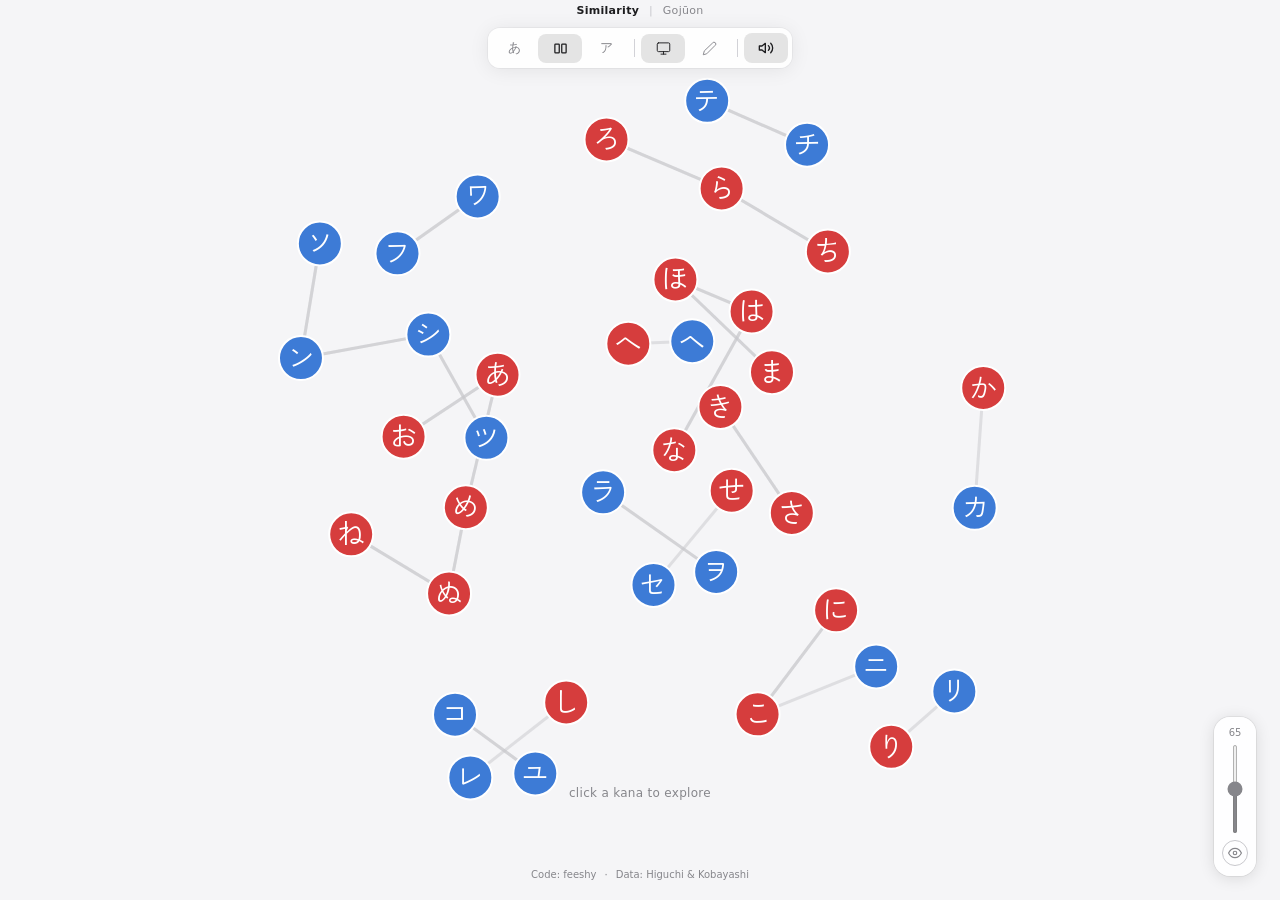
==== commit 5194e1bd: "fix: lock body with position:fixed to prevent WebView overscroll bounce" ====
--- a/en/index.html
+++ b/en/index.html
@@ -43,7 +43,7 @@
   </script>
 
   <link rel="stylesheet" href="/style.css">
-  <style>body{overflow:hidden!important;height:100vh!important}</style>
+  <style>body{position:fixed;top:0;left:0;width:100%;height:100%;overflow:hidden}</style>
 </head>
 
 <body>
--- a/style.css
+++ b/style.css
@@ -5,7 +5,7 @@
 @media(prefers-color-scheme:dark){:root{--t1:#f5f5f7;--t2:#98989d;--b1:#1c1c1e;--b2:rgba(44,44,46,.75)}}
 
 *{margin:0;padding:0;box-sizing:border-box}
-html{-webkit-text-size-adjust:100%;text-size-adjust:100%}
+html{overflow:hidden;-webkit-text-size-adjust:100%;text-size-adjust:100%}
 body{
   font-family:system-ui,-apple-system,BlinkMacSystemFont,sans-serif;
   background:var(--b1);color:var(--t1);
@@ -13,7 +13,7 @@
 }
 svg{display:block}
 svg:active{cursor:grabbing}
-#graph{width:100%;height:100vh;cursor:grab}
+#graph{width:100%;height:100vh;cursor:grab;touch-action:none}
 .link{fill:none;stroke-width:3;cursor:default;transition:all .3s}
 .link.hl{stroke:#f5a623!important;filter:drop-shadow(0 0 5px #f5a623)}
 .link-label{fill:var(--t2);pointer-events:none;opacity:.6}
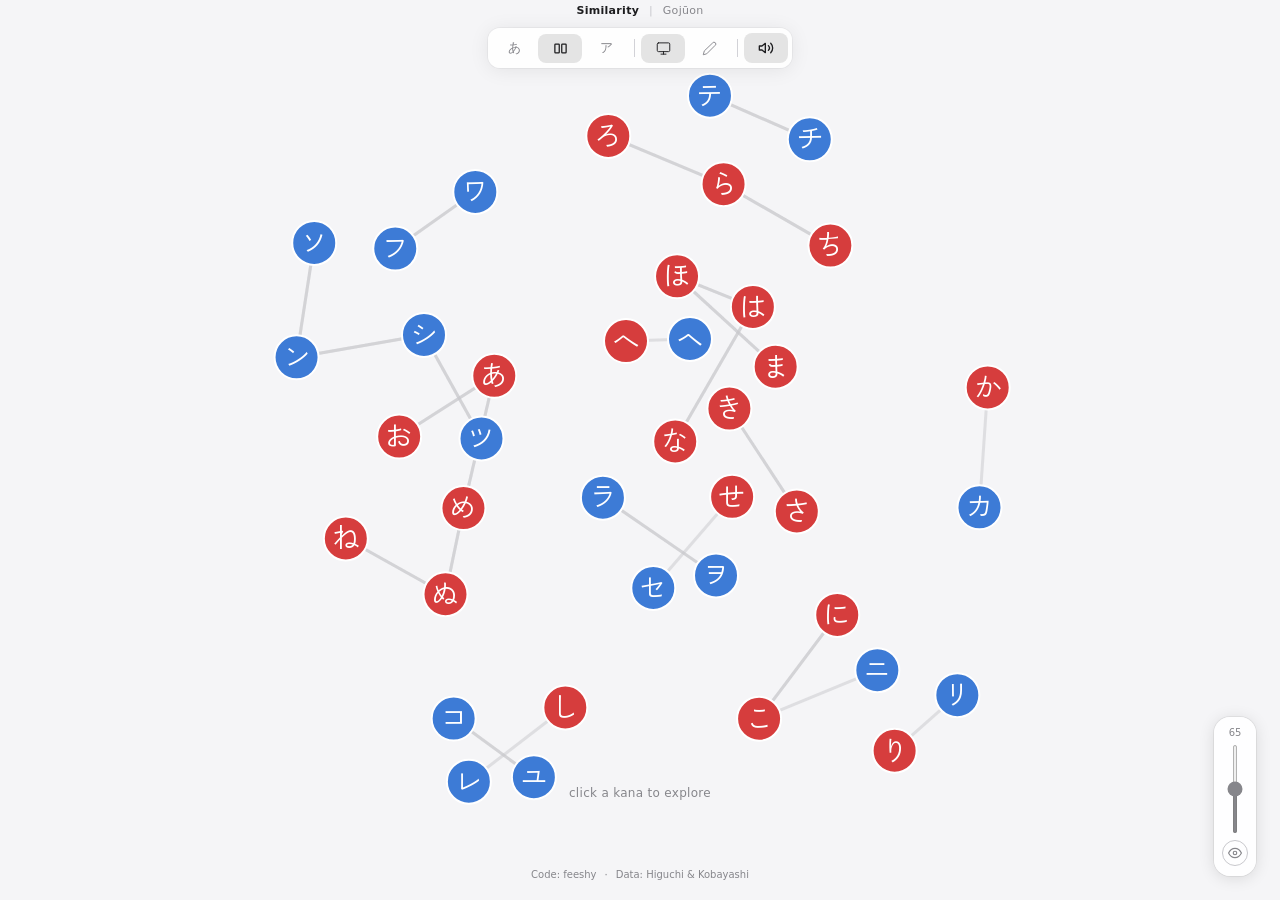
==== commit 3c41a10b: "fix: position SVG fixed to viewport origin, isolating from body layout context shift" ====
--- a/en/index.html
+++ b/en/index.html
@@ -43,7 +43,7 @@
   </script>
 
   <link rel="stylesheet" href="/style.css">
-  <style>body{position:fixed;top:0;left:0;width:100%;height:100%;overflow:hidden}</style>
+  <style>body{overflow:hidden!important;height:100vh!important}</style>
 </head>
 
 <body>
--- a/style.css
+++ b/style.css
@@ -13,7 +13,7 @@
 }
 svg{display:block}
 svg:active{cursor:grabbing}
-#graph{width:100%;height:100vh;cursor:grab;touch-action:none}
+#graph{position:fixed;top:0;left:0;width:100%;height:100%;cursor:grab;touch-action:none}
 .link{fill:none;stroke-width:3;cursor:default;transition:all .3s}
 .link.hl{stroke:#f5a623!important;filter:drop-shadow(0 0 5px #f5a623)}
 .link-label{fill:var(--t2);pointer-events:none;opacity:.6}
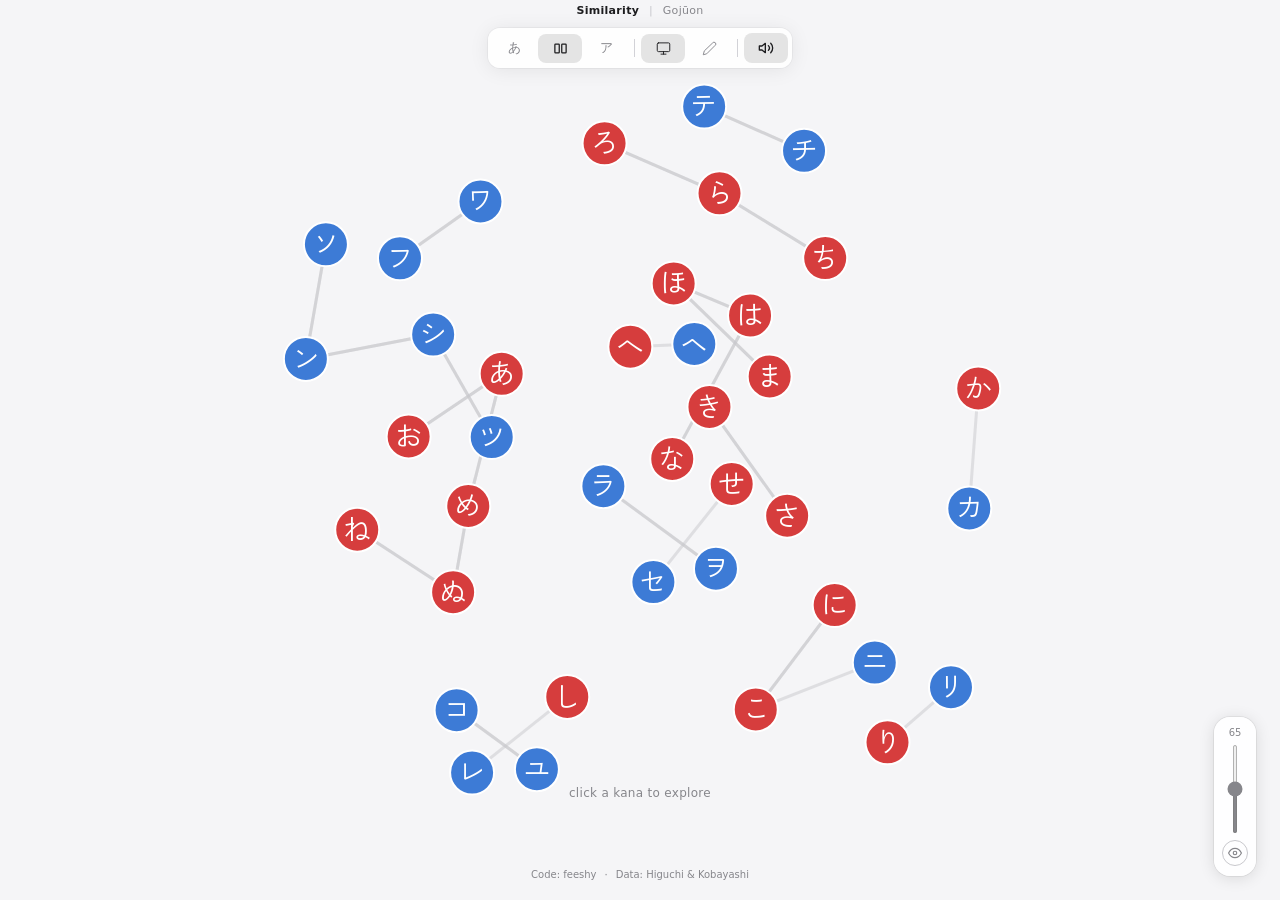
==== commit 4d89d051: "fix: reset scroll/layout state on FDG page load to prevent WebAPK back-nav offset The chart page use" ====
--- a/en/index.html
+++ b/en/index.html
@@ -43,7 +43,7 @@
   </script>
 
   <link rel="stylesheet" href="/style.css">
-  <style>body{overflow:hidden!important;height:100vh!important}</style>
+  <style>body{position:fixed;top:0;left:0;width:100%;height:100%;overflow:hidden}</style>
 </head>
 
 <body>
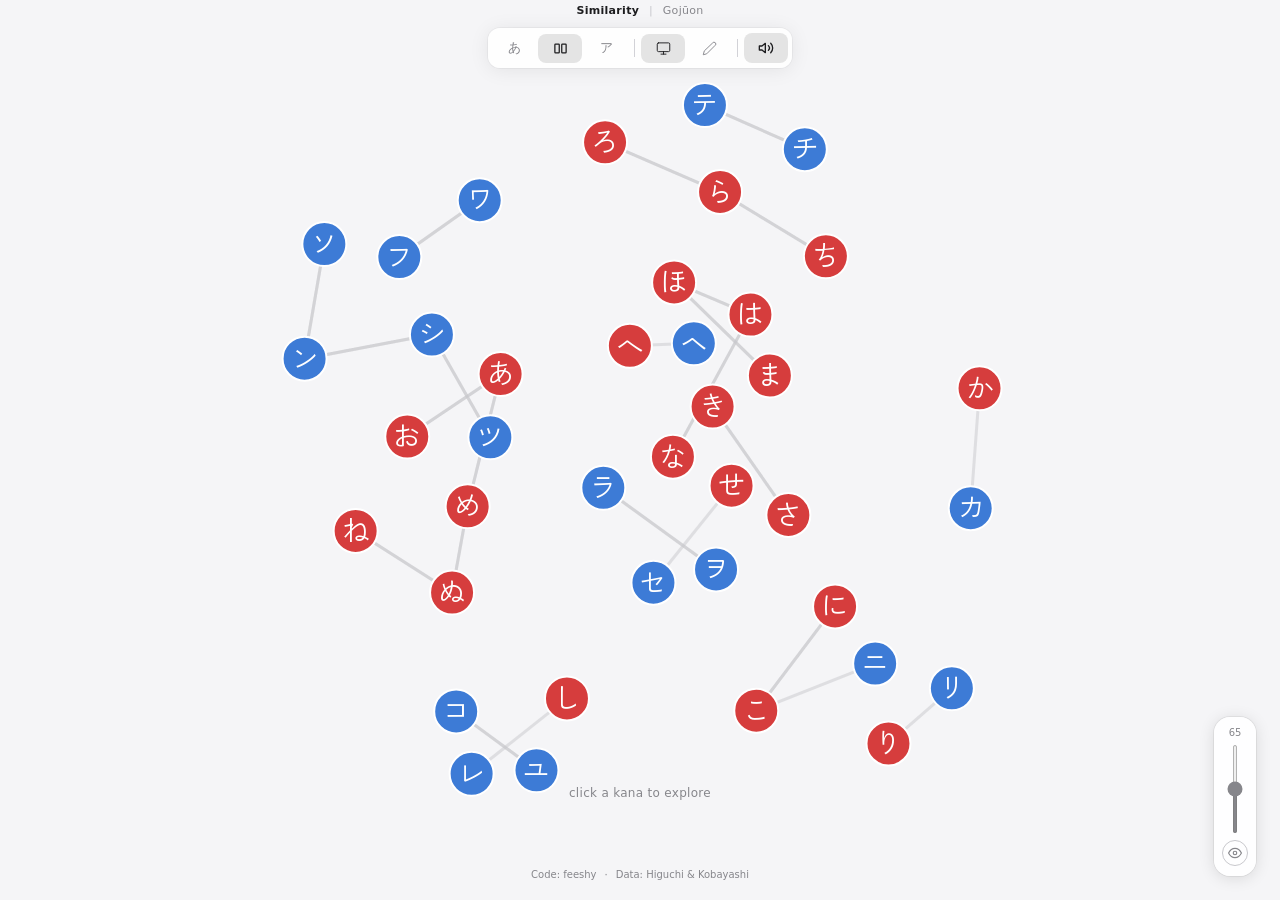
==== commit 3c32b484: "fix: monkey-patch getScreenCTM to correct stale matrix from WebAPK nav transition Root cause: After " ====
--- a/en/index.html
+++ b/en/index.html
@@ -43,7 +43,7 @@
   </script>
 
   <link rel="stylesheet" href="/style.css">
-  <style>body{position:fixed;top:0;left:0;width:100%;height:100%;overflow:hidden}</style>
+  <style>body{overflow:hidden!important;height:100vh!important}</style>
 </head>
 
 <body>
--- a/style.css
+++ b/style.css
@@ -13,7 +13,7 @@
 }
 svg{display:block}
 svg:active{cursor:grabbing}
-#graph{position:fixed;top:0;left:0;width:100%;height:100%;cursor:grab;touch-action:none}
+#graph{position:fixed;top:0;left:0;width:100%;height:100%;cursor:grab;touch-action:none;transform:translateZ(0)}
 .link{fill:none;stroke-width:3;cursor:default;transition:all .3s}
 .link.hl{stroke:#f5a623!important;filter:drop-shadow(0 0 5px #f5a623)}
 .link-label{fill:var(--t2);pointer-events:none;opacity:.6}
